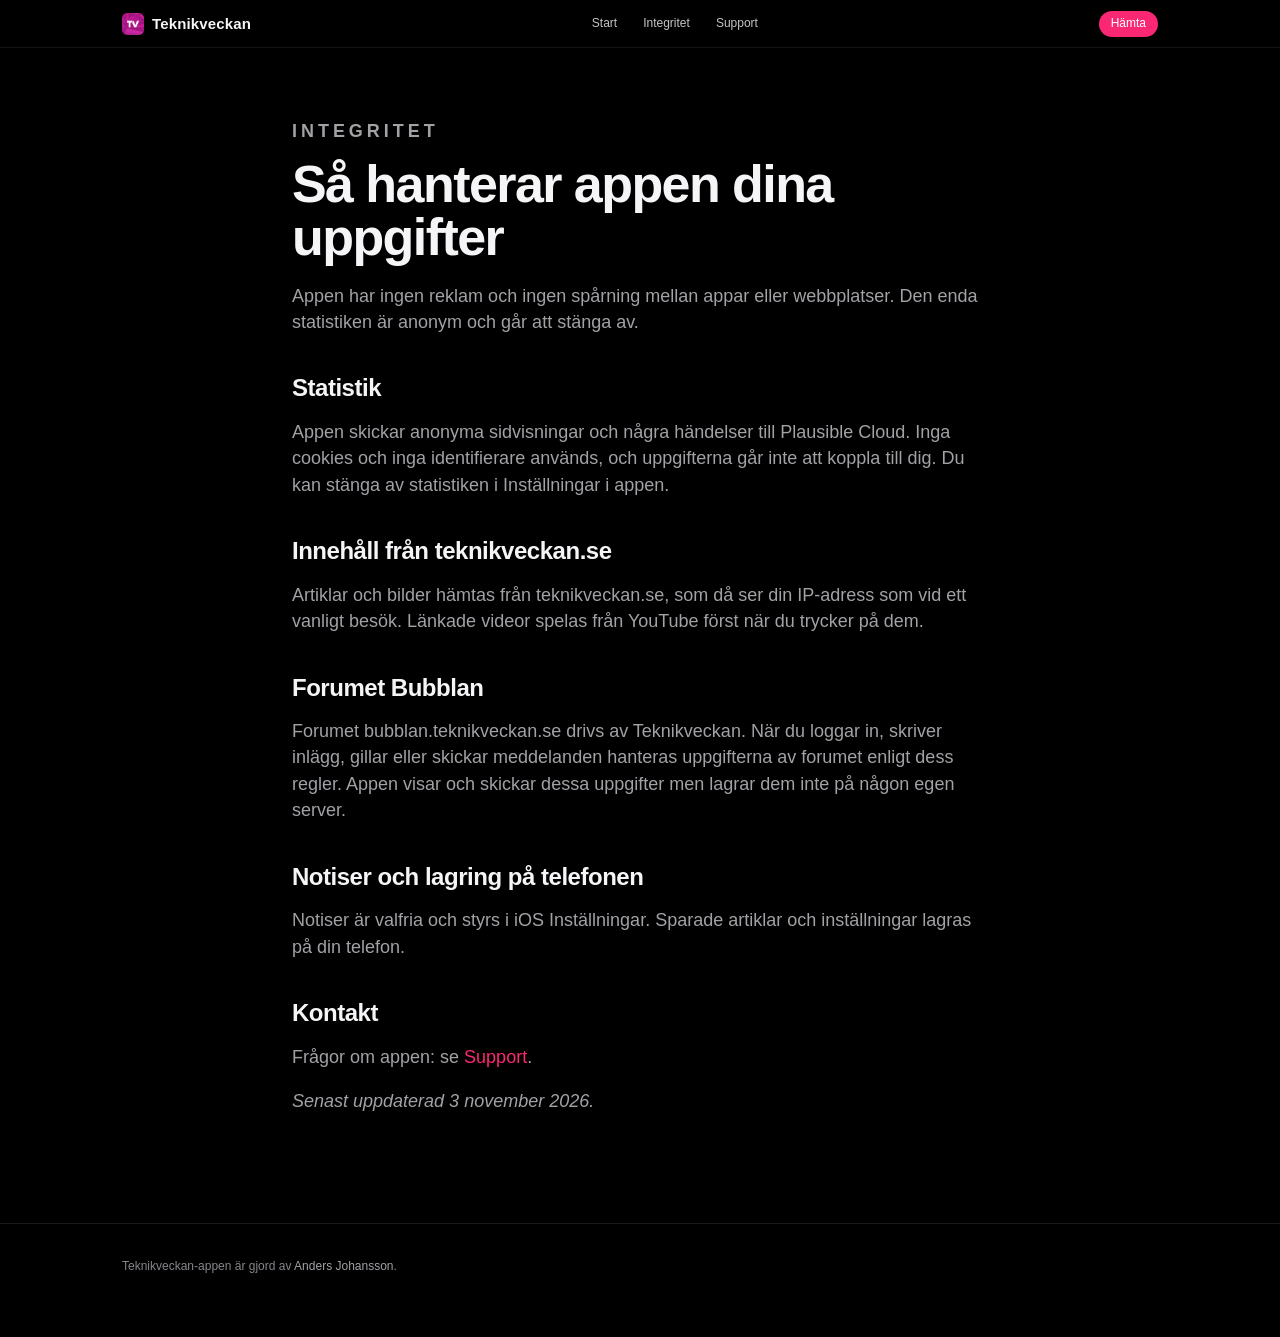
==== privacy.html @ d74a8582 "Teknikveckan site: home, privacy and support pages Co-Authored-By: Claude Sonnet 5.5 <noreply@anthro" ====
<!doctype html>
<html lang="sv">
<head>
  <meta charset="utf-8">
  <meta name="viewport" content="width=device-width, initial-scale=1">
  <title>Integritet – Teknikveckan</title>
  <meta name="description" content="Vad Teknikveckan-appen gör med dina uppgifter.">
  <meta name="theme-color" content="#000000">
  <link rel="icon" type="image/png" href="assets/favicon.png">
  <link rel="apple-touch-icon" href="assets/apple-touch-icon.png">
  <link rel="stylesheet" href="style.css">
</head>
<body>
<header class="nav"><div class="wrap">
  <a class="brand" href="./"><img src="assets/icon.png" alt="" width="22" height="22">Teknikveckan</a>
  <ul><li><a href="./">Start</a></li><li><a href="privacy.html">Integritet</a></li><li><a href="support.html">Support</a></li></ul>
  <a class="buy" href="./#hamta">Hämta</a>
</div></header>
<main class="doc">
  <p class="eyebrow">Integritet</p>
  <h1>Så hanterar appen dina uppgifter</h1>
  <p>Appen har ingen reklam och ingen spårning mellan appar eller webbplatser. Den enda statistiken är anonym och går att stänga av.</p>

  <h2>Statistik</h2>
  <p>Appen skickar anonyma sidvisningar och några händelser till Plausible Cloud. Inga cookies och inga identifierare används, och uppgifterna går inte att koppla till dig. Du kan stänga av statistiken i Inställningar i appen.</p>

  <h2>Innehåll från teknikveckan.se</h2>
  <p>Artiklar och bilder hämtas från teknikveckan.se, som då ser din IP-adress som vid ett vanligt besök. Länkade videor spelas från YouTube först när du trycker på dem.</p>

  <h2>Forumet Bubblan</h2>
  <p>Forumet bubblan.teknikveckan.se drivs av Teknikveckan. När du loggar in, skriver inlägg, gillar eller skickar meddelanden hanteras uppgifterna av forumet enligt dess regler. Appen visar och skickar dessa uppgifter men lagrar dem inte på någon egen server.</p>

  <h2>Notiser och lagring på telefonen</h2>
  <p>Notiser är valfria och styrs i iOS Inställningar. Sparade artiklar och inställningar lagras på din telefon.</p>

  <h2>Kontakt</h2>
  <p>Frågor om appen: se <a href="support.html">Support</a>.</p>
  <p><em>Senast uppdaterad 3 november 2026.</em></p>
</main>
<footer><div class="wrap">
  <p>Teknikveckan-appen är gjord av <a href="https://github.com/iDrewn">Anders Johansson</a>.</p>
</div></footer>
</body>
</html>
---- style.css ----
:root {
  --pink: #fa2872;
  --magenta: #c21ec7;
  --ink: #f5f5f7;
  --ink-2: #a1a1a6;
  --paper: #1d1d1f;
  --paper-2: #6e6e73;
  --black: #000;
  --soft: #f5f5f7;
  --card-dark: #161618;
  --maxw: 1080px;
}
* { box-sizing: border-box; }
html { -webkit-text-size-adjust: 100%; scroll-behavior: smooth; }
body {
  margin: 0; background: var(--black); color: var(--ink);
  font: 17px/1.47 -apple-system, BlinkMacSystemFont, "SF Pro Text", "Helvetica Neue", Helvetica, Arial, sans-serif;
  -webkit-font-smoothing: antialiased;
}
a { color: var(--pink); text-decoration: none; }
a:hover { text-decoration: underline; }
img { max-width: 100%; height: auto; display: block; }
.wrap { max-width: var(--maxw); margin: 0 auto; padding: 0 22px; }

/* Nav, like apple.com: slim, translucent, blurred */
.nav { position: sticky; top: 0; z-index: 20; height: 48px; background: rgba(0,0,0,.72); backdrop-filter: saturate(180%) blur(20px); -webkit-backdrop-filter: saturate(180%) blur(20px); border-bottom: 1px solid rgba(255,255,255,.08); }
.nav .wrap { height: 48px; display: flex; align-items: center; justify-content: space-between; gap: 20px; }
.nav .brand { display: flex; align-items: center; gap: 8px; color: var(--ink); font-weight: 600; font-size: 15px; letter-spacing: .01em; }
.nav .brand img { width: 22px; height: 22px; border-radius: 5px; }
.nav ul { display: flex; gap: 26px; list-style: none; margin: 0; padding: 0; font-size: 12px; }
.nav ul a { color: rgba(245,245,247,.8); }
.nav ul a:hover { color: #fff; text-decoration: none; }
.nav .buy { font-size: 12px; background: var(--pink); color: #fff; padding: 4px 12px; border-radius: 99px; }
.nav .buy:hover { text-decoration: none; background: #ff4a8a; }
@media (max-width: 720px) { .nav ul { display: none; } }

.eyebrow { font-size: 13px; font-weight: 700; letter-spacing: .22em; text-transform: uppercase; color: var(--pink); margin: 0 0 14px; }
.grad { background: linear-gradient(90deg, var(--pink), var(--magenta)); -webkit-background-clip: text; background-clip: text; color: transparent; }
h1, h2 { font-family: -apple-system, BlinkMacSystemFont, "SF Pro Display", "Helvetica Neue", Helvetica, Arial, sans-serif; letter-spacing: -.03em; margin: 0; }
h1 { font-size: clamp(44px, 9vw, 96px); line-height: 1.02; font-weight: 800; }
h2 { font-size: clamp(32px, 5.6vw, 60px); line-height: 1.06; font-weight: 800; }
.lead { font-size: clamp(19px, 2.4vw, 26px); line-height: 1.3; color: var(--ink-2); max-width: 720px; margin: 22px auto 0; font-weight: 500; }
.cta { display: flex; gap: 14px; justify-content: center; flex-wrap: wrap; margin-top: 30px; }
.pill { display: inline-block; padding: 12px 24px; border-radius: 99px; font-size: 17px; font-weight: 500; }
.pill.fill { background: var(--pink); color: #fff; }
.pill.fill:hover { background: #ff4a8a; text-decoration: none; }
.pill.line { border: 1px solid var(--pink); color: var(--pink); }
.pill.off { background: rgba(255,255,255,.1); color: var(--ink-2); cursor: default; }
.note { font-size: 13px; color: var(--ink-2); margin-top: 14px; }

/* Hero */
.hero { text-align: center; padding: 72px 0 0; background: radial-gradient(80% 60% at 50% 100%, rgba(250,40,114,.28), transparent 70%), #000; overflow: hidden; }
.hero .phones { position: relative; margin: 54px auto 0; max-width: 980px; height: clamp(300px, 56vw, 640px); }
.hero .phones img { position: absolute; bottom: -2%; width: 36%; filter: drop-shadow(0 30px 60px rgba(250,40,114,.25)); }
.hero .phones .a { left: 2%; transform: rotate(-6deg) translateY(6%); }
.hero .phones .b { left: 32%; width: 40%; z-index: 2; }
.hero .phones .c { right: 2%; transform: rotate(6deg) translateY(6%); }

/* Product sections */
section { padding: 110px 0; }
.light { background: var(--soft); color: var(--paper); }
.light .lead, .light p.sub { color: var(--paper-2); }
.split { display: grid; grid-template-columns: 1fr 1fr; gap: 56px; align-items: center; }
.split.rev .text { order: 2; }
.split .text p { font-size: 21px; line-height: 1.38; color: var(--ink-2); margin: 20px 0 0; max-width: 460px; font-weight: 500; }
.light .split .text p { color: var(--paper-2); }
.split .shot { display: flex; justify-content: center; }
.split .shot img { width: min(100%, 360px); filter: drop-shadow(0 30px 50px rgba(0,0,0,.35)); }
.split .text p.eyebrow, .light .split .text p.eyebrow { font-size: 13px; line-height: 1.4; color: var(--pink); margin: 0 0 14px; max-width: none; }
.center { text-align: center; }
.center .lead { margin-left: auto; margin-right: auto; }
@media (max-width: 820px) { .split { grid-template-columns: 1fr; gap: 28px; text-align: center; } .split.rev .text { order: 0; } .split .text p { margin-left: auto; margin-right: auto; } section { padding: 76px 0; } }

/* Bento grid */
.bento { display: grid; grid-template-columns: repeat(6, 1fr); gap: 16px; margin-top: 56px; }
.tile { background: var(--card-dark); border-radius: 28px; padding: 32px; grid-column: span 2; min-height: 220px; position: relative; overflow: hidden; }
.tile.wide { grid-column: span 3; }
.tile.hero-tile { grid-column: span 4; background: linear-gradient(135deg, #2a0b1c, #16061f); }
.tile h3 { font-size: 24px; letter-spacing: -.02em; margin: 0 0 10px; line-height: 1.15; }
.tile p { color: var(--ink-2); margin: 0; font-size: 17px; }
.tile .k { font-size: 12px; font-weight: 700; letter-spacing: .2em; text-transform: uppercase; color: var(--pink); margin-bottom: 14px; display: block; }
.tile { text-align: left; }
.light .tile { background: #fff; }
.light .tile p { color: var(--paper-2); }
.light .tile.hero-tile { background: linear-gradient(135deg, #2a0b1c, #16061f); color: #fff; }
.light .tile.hero-tile p { color: var(--ink-2); }
@media (max-width: 860px) { .bento { grid-template-columns: 1fr; } .tile, .tile.wide, .tile.hero-tile { grid-column: auto; } }

/* Stat band */
.band { background: linear-gradient(135deg, var(--pink), var(--magenta)); color: #fff; padding: 90px 0; text-align: center; }
.band h2 { color: #fff; }
.band p { font-size: 22px; max-width: 700px; margin: 18px auto 0; font-weight: 500; opacity: .92; }

/* Doc pages */
.doc { max-width: 740px; padding: 70px 22px 90px; margin: 0 auto; }
.doc h1 { font-size: clamp(34px, 6vw, 52px); }
.doc h2 { font-size: 24px; margin-top: 40px; letter-spacing: -.02em; }
.doc p, .doc li { color: var(--ink-2); font-size: 18px; }
.doc ul { padding-left: 20px; }
.doc strong { color: var(--ink); }
.doc details { background: var(--card-dark); border-radius: 16px; padding: 14px 18px; margin: 12px 0; }
.doc summary { cursor: pointer; font-weight: 600; color: var(--ink); }

footer { background: #000; border-top: 1px solid rgba(255,255,255,.1); padding: 34px 0 54px; color: #86868b; font-size: 12px; }
footer p { margin: 0 0 8px; }
footer a { color: #a1a1a6; }

/* Reveal on scroll */
.reveal { opacity: 0; transform: translateY(28px); transition: opacity .8s ease, transform .8s ease; }
.reveal.in { opacity: 1; transform: none; }
@media (prefers-reduced-motion: reduce) { .reveal { opacity: 1; transform: none; transition: none; } html { scroll-behavior: auto; } }
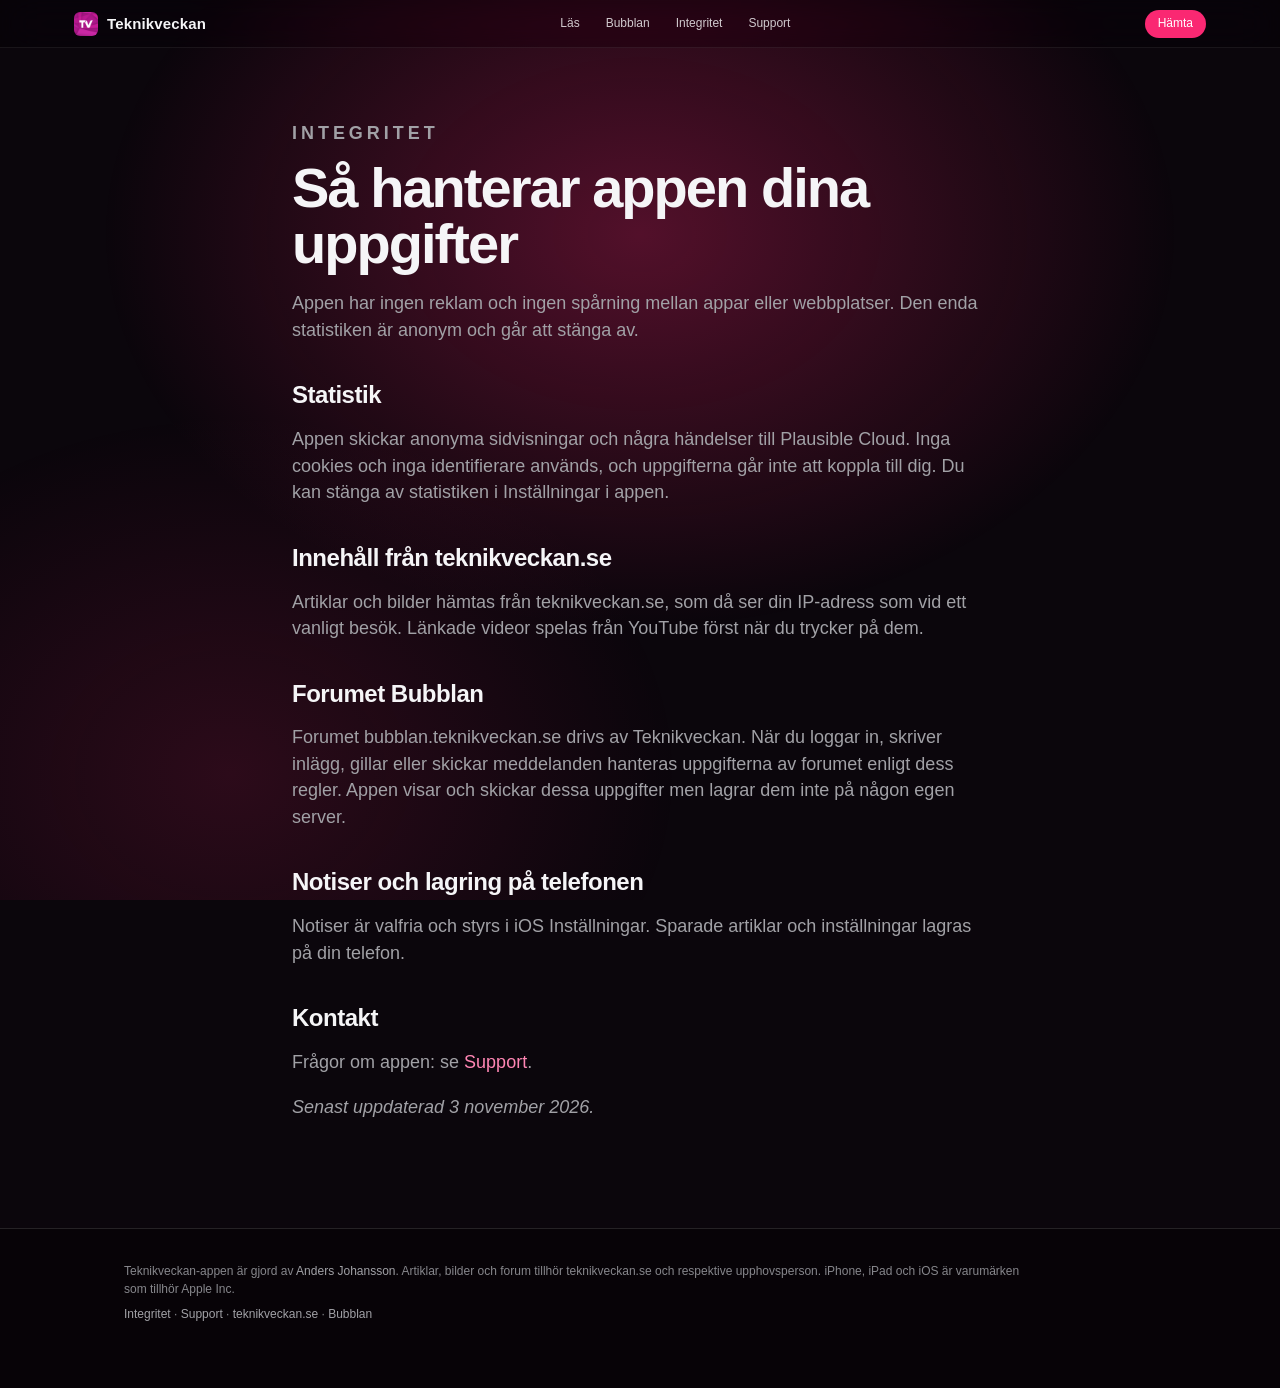
==== commit 07435a85: "Rebuild in the shared scroll-motion style: pinned stages, continuous colour, Framedevice mockups Co-" ====
--- a/privacy.html
+++ b/privacy.html
@@ -2,19 +2,21 @@
 <html lang="sv">
 <head>
   <meta charset="utf-8">
-  <meta name="viewport" content="width=device-width, initial-scale=1">
+  <meta name="viewport" content="width=device-width, initial-scale=1, viewport-fit=cover">
   <title>Integritet – Teknikveckan</title>
-  <meta name="description" content="Vad Teknikveckan-appen gör med dina uppgifter.">
-  <meta name="theme-color" content="#000000">
+  <meta name="description" content="Så hanterar appen dina uppgifter.">
+  <meta name="theme-color" content="#0b060c">
   <link rel="icon" type="image/png" href="assets/favicon.png">
   <link rel="apple-touch-icon" href="assets/apple-touch-icon.png">
-  <link rel="stylesheet" href="style.css">
+  <link rel="stylesheet" href="motion.css">
+  <link rel="stylesheet" href="theme.css">
 </head>
 <body>
+<div class="ambient" aria-hidden="true"></div>
 <header class="nav"><div class="wrap">
-  <a class="brand" href="./"><img src="assets/icon.png" alt="" width="22" height="22">Teknikveckan</a>
-  <ul><li><a href="./">Start</a></li><li><a href="privacy.html">Integritet</a></li><li><a href="support.html">Support</a></li></ul>
-  <a class="buy" href="./#hamta">Hämta</a>
+  <a class="brand" href="./"><img src="assets/icon.png" alt="" width="24" height="24">Teknikveckan</a>
+  <ul><li><a href="./#lasa">Läs</a></li><li><a href="./#bubblan">Bubblan</a></li><li><a href="./privacy.html">Integritet</a></li><li><a href="./support.html">Support</a></li></ul>
+  <a class="buy" href="https://testflight.apple.com/join/udA9Tbey">Hämta</a>
 </div></header>
 <main class="doc">
   <p class="eyebrow">Integritet</p>
@@ -37,8 +39,7 @@
   <p>Frågor om appen: se <a href="support.html">Support</a>.</p>
   <p><em>Senast uppdaterad 3 november 2026.</em></p>
 </main>
-<footer><div class="wrap">
-  <p>Teknikveckan-appen är gjord av <a href="https://github.com/iDrewn">Anders Johansson</a>.</p>
-</div></footer>
+<footer><div class="wrap"><p>Teknikveckan-appen är gjord av <a href="https://github.com/iDrewn">Anders Johansson</a>. Artiklar, bilder och forum tillhör teknikveckan.se och respektive upphovsperson. iPhone, iPad och iOS är varumärken som tillhör Apple Inc.</p>
+    <p><a href="privacy.html">Integritet</a> &middot; <a href="support.html">Support</a> &middot; <a href="https://teknikveckan.se">teknikveckan.se</a> &middot; <a href="https://bubblan.teknikveckan.se">Bubblan</a></p></div></footer>
 </body>
 </html>
--- a/motion.css
+++ b/motion.css
@@ -0,0 +1,156 @@
+/* Shared base for the app sites. Per-site colours come from :root variables in theme.css. */
+:root {
+  --accent: #2b6fd0; --accent2: #7ab7ff; --bg: #05080f; --glow: 43,111,208;
+  --fg: #f5f5f7; --muted: #a1a1a6; --line: rgba(255,255,255,.12); --card: rgba(255,255,255,.06);
+  --gx: 0; --gy: 0;
+  --sans: -apple-system, BlinkMacSystemFont, "SF Pro Display", "SF Pro Text", "Helvetica Neue", Helvetica, Arial, sans-serif;
+}
+* { box-sizing: border-box; }
+html { -webkit-text-size-adjust: 100%; scroll-behavior: smooth; background: var(--bg); }
+body { margin: 0; background: var(--bg); color: var(--fg); font: 17px/1.47 var(--sans); -webkit-font-smoothing: antialiased; overflow-x: hidden; }
+a { color: var(--accent2); text-decoration: none; }
+a:hover { text-decoration: underline; }
+img { max-width: 100%; display: block; }
+.wrap { max-width: 1080px; margin: 0 auto; padding: 0 24px; }
+
+/* A glow that drifts behind everything, so the page itself seems to move */
+.ambient { position: fixed; inset: 0; z-index: 0; pointer-events: none;
+  background:
+    radial-gradient(60vmax 44vmax at calc(50% + var(--gx) * 1%) calc(26% + var(--gy) * 1%), rgba(var(--glow), .30), transparent 70%),
+    radial-gradient(50vmax 40vmax at calc(18% - var(--gx) * .8%) calc(86% - var(--gy) * 1%), rgba(var(--glow), .14), transparent 70%); }
+main, footer { position: relative; z-index: 1; }
+
+/* Nav */
+.nav { position: fixed; top: 0; left: 0; right: 0; z-index: 50; height: 48px; background: rgba(0,0,0,.34); backdrop-filter: saturate(180%) blur(22px); -webkit-backdrop-filter: saturate(180%) blur(22px); border-bottom: 1px solid rgba(255,255,255,.07); }
+.nav .wrap { height: 48px; display: flex; align-items: center; justify-content: space-between; gap: 18px; max-width: 1180px; }
+.brand { display: flex; align-items: center; gap: 9px; color: var(--fg); font-weight: 600; font-size: 15px; letter-spacing: .01em; }
+.brand:hover { text-decoration: none; }
+.brand img { width: 24px; height: 24px; border-radius: 6px; }
+.nav ul { display: flex; gap: 26px; list-style: none; margin: 0; padding: 0; font-size: 12px; }
+.nav ul a { color: rgba(245,245,247,.82); }
+.nav ul a:hover { color: #fff; text-decoration: none; }
+.buy { font-size: 12px; background: var(--accent); color: #fff; padding: 5px 13px; border-radius: 99px; font-weight: 500; }
+.buy:hover { text-decoration: none; filter: brightness(1.12); }
+@media (max-width: 760px) { .nav ul { display: none; } }
+
+/* Type */
+.eyebrow { font-size: 13px; font-weight: 700; letter-spacing: .22em; text-transform: uppercase; color: var(--accent2); margin: 0 0 14px; }
+h1, h2, h3 { font-family: var(--sans); letter-spacing: -.035em; margin: 0; }
+h1 { font-size: clamp(46px, 10vw, 112px); line-height: 1; font-weight: 800; }
+h2 { font-size: clamp(34px, 5.6vw, 68px); line-height: 1.04; font-weight: 800; }
+h3 { font-size: 24px; line-height: 1.15; font-weight: 700; letter-spacing: -.02em; }
+.grad { background: linear-gradient(92deg, var(--accent2), var(--accent) 55%, var(--accent3, var(--accent))); -webkit-background-clip: text; background-clip: text; color: transparent; }
+.lead { font-size: clamp(19px, 2.3vw, 28px); line-height: 1.28; color: var(--muted); font-weight: 500; margin: 22px 0 0; max-width: 34ch; }
+.cta { display: flex; gap: 12px; flex-wrap: wrap; margin-top: 30px; }
+.pill { display: inline-block; padding: 12px 24px; border-radius: 99px; font-size: 17px; font-weight: 500; }
+.pill:hover { text-decoration: none; filter: brightness(1.12); }
+.pill.fill { background: var(--accent); color: #fff; }
+.pill.line { border: 1px solid var(--accent2); color: var(--accent2); }
+.pill.off { background: rgba(255,255,255,.1); color: var(--muted); cursor: default; }
+
+/* ---- Pinned stages: the content moves while the screen stays ---- */
+.stage { position: relative; height: calc(var(--n, 4) * 100vh); height: calc(var(--n, 4) * 100svh); }
+.pin { position: sticky; top: 0; height: 100vh; height: 100svh; overflow: hidden; }
+.pin.split { display: grid; grid-template-columns: 1fr 1fr; align-items: center; max-width: 1180px; margin: 0 auto; padding: 0 28px; gap: 24px; }
+.pin.split.flip .copy { order: 2; }
+.copy { position: relative; height: 56vh; height: 56svh; }
+.beat { position: absolute; inset: 0; display: flex; flex-direction: column; justify-content: center; opacity: var(--v, 1);
+  transform: translate3d(0, calc(var(--ty, 0) * 1px), 0) scale(calc(.95 + .05 * var(--v, 1))); filter: blur(calc((1 - var(--v, 1)) * 14px)); will-change: opacity, transform, filter; }
+.beat p { font-size: clamp(18px, 2vw, 24px); line-height: 1.34; color: var(--muted); font-weight: 500; margin: 18px 0 0; max-width: 28ch; }
+.beat h2 { max-width: 12ch; }
+.devwrap { position: relative; height: 86vh; height: 86svh; display: flex; align-items: center; justify-content: center; perspective: 1700px; }
+.device { position: relative; height: 100%; aspect-ratio: 1306 / 2360; will-change: transform; transform-style: preserve-3d; filter: drop-shadow(0 40px 70px rgba(0,0,0,.5)); }
+.device img { position: absolute; inset: 0; width: 100%; height: 100%; object-fit: contain; opacity: var(--v, 1); will-change: opacity; }
+.device.wide { aspect-ratio: auto; height: auto; width: min(100%, 640px); }
+.device.wide img { position: relative; border-radius: 22px; opacity: 1; box-shadow: 0 0 0 1px rgba(255,255,255,.1); }
+.device.wide.plain img { border-radius: 0; box-shadow: none; }
+.device.wide img + img { position: absolute; inset: 0; height: 100%; opacity: var(--v, 0); }
+
+/* Hero */
+.hero .pin { display: grid; place-items: center; }
+.hero-copy { position: absolute; left: 0; right: 0; top: 0; bottom: 0; display: flex; flex-direction: column; align-items: center; justify-content: center; text-align: center; padding: 0 24px;
+  opacity: var(--v, 1); transform: translate3d(0, calc(var(--ty, 0) * 1px), 0) scale(calc(.92 + .08 * var(--v, 1))); filter: blur(calc((1 - var(--v, 1)) * 16px)); }
+.hero-copy .lead { margin-left: auto; margin-right: auto; max-width: 30ch; }
+.hero-copy .cta { justify-content: center; }
+.hero-tag { position: absolute; left: 0; right: 0; top: 13vh; top: 13svh; padding: 0 24px; text-align: center; font-size: clamp(32px, 7.4vw, 76px); font-weight: 800; letter-spacing: -.04em; line-height: 1.04; opacity: var(--v, 1); transform: translate3d(0, calc(var(--ty, 0) * 1px), 0) scale(calc(.94 + .06 * var(--v, 1))); filter: blur(calc((1 - var(--v, 1)) * 14px)); z-index: 2; }
+.fan { position: absolute; inset: 0; display: grid; place-items: end center; perspective: 1700px; }
+.fan .device { grid-area: 1 / 1; height: min(78svh, 112vw * 1.1); margin-bottom: -2svh; }
+.fan.low .device { margin-bottom: -14svh; }
+
+/* Big numbers */
+.numbers .pin { display: grid; place-items: center; text-align: center; }
+.numbers .row { display: flex; gap: clamp(20px, 6vw, 90px); justify-content: center; flex-wrap: wrap; will-change: transform, opacity; }
+.numbers .n { font-size: clamp(68px, 15vw, 190px); font-weight: 800; letter-spacing: -.06em; line-height: .95; }
+.numbers .l { color: var(--muted); font-weight: 600; letter-spacing: .06em; text-transform: uppercase; font-size: 14px; margin-top: 6px; }
+.numbers .sentence { position: absolute; left: 0; right: 0; bottom: 12vh; text-align: center; font-size: clamp(19px, 2.4vw, 30px); color: var(--muted); font-weight: 500; padding: 0 24px; }
+
+/* Reveal blocks, driven continuously by position */
+[data-reveal] { opacity: var(--r, 1); transform: translate3d(0, calc((1 - var(--r, 1)) * 70px), 0) scale(calc(.93 + .07 * var(--r, 1))); filter: blur(calc((1 - var(--r, 1)) * 8px)); will-change: opacity, transform; }
+section.block { padding: 18vh 0; position: relative; }
+.center { text-align: center; }
+.center .lead { margin-left: auto; margin-right: auto; }
+.bento { display: grid; grid-template-columns: repeat(6, 1fr); gap: 16px; margin-top: 56px; }
+.tile { grid-column: span 2; background: var(--card); border: 1px solid var(--line); border-radius: 30px; padding: 32px; min-height: 230px; text-align: left; backdrop-filter: blur(14px); -webkit-backdrop-filter: blur(14px); }
+.tile.w3 { grid-column: span 3; } .tile.w4 { grid-column: span 4; } .tile.w6 { grid-column: span 6; }
+.tile .k { display: block; font-size: 12px; font-weight: 700; letter-spacing: .2em; text-transform: uppercase; color: var(--accent2); margin-bottom: 14px; }
+.tile h3 { margin-bottom: 10px; }
+.tile p { margin: 0; color: var(--muted); font-size: 17px; }
+.tile.hot { background: linear-gradient(135deg, rgba(var(--glow), .42), rgba(var(--glow), .08)); }
+@media (max-width: 860px) { .bento { grid-template-columns: 1fr; } .tile, .tile.w3, .tile.w4, .tile.w6 { grid-column: auto; } }
+
+/* Horizontal track: vertical scroll becomes sideways motion */
+.hstage .pin { display: flex; align-items: center; }
+.track { display: flex; gap: 22px; padding: 0 22px; will-change: transform; }
+.track .card { flex: 0 0 auto; width: min(78vw, 420px); background: var(--card); border: 1px solid var(--line); border-radius: 32px; padding: 30px; min-height: 52vh; display: flex; flex-direction: column; justify-content: space-between; }
+.track .card h3 { font-size: 30px; }
+.track .card p { color: var(--muted); }
+
+/* Call to action */
+.cta-block { text-align: center; padding: 22vh 0 18vh; }
+.cta-block .icon { width: 132px; height: 132px; border-radius: 30px; margin: 0 auto 30px; box-shadow: 0 20px 60px rgba(var(--glow), .5); }
+.cta-block .cta { justify-content: center; }
+.cta-block .lead { margin-left: auto; margin-right: auto; }
+
+/* Doc pages */
+.doc { max-width: 740px; margin: 0 auto; padding: 120px 22px 90px; position: relative; z-index: 1; }
+.doc h1 { font-size: clamp(36px, 6vw, 56px); }
+.doc h2 { font-size: 24px; margin-top: 40px; letter-spacing: -.02em; }
+.doc p, .doc li { color: var(--muted); font-size: 18px; }
+.doc ul { padding-left: 20px; }
+.doc strong { color: var(--fg); }
+.doc details { background: var(--card); border: 1px solid var(--line); border-radius: 16px; padding: 14px 18px; margin: 12px 0; }
+.doc summary { cursor: pointer; font-weight: 600; color: var(--fg); }
+.doc code { color: var(--fg); }
+.doc table { border-collapse: collapse; width: 100%; font-size: 15px; } .doc td, .doc th { border-bottom: 1px solid var(--line); padding: 8px 6px; text-align: left; color: var(--muted); }
+
+footer { border-top: 1px solid var(--line); padding: 34px 0 56px; color: #86868b; font-size: 12px; background: rgba(0,0,0,.35); }
+footer p { margin: 0 0 8px; max-width: 900px; } footer a { color: #a1a1a6; }
+
+/* Mobile layout: the device on top, the words under it */
+@media (max-width: 820px) {
+  .pin.split { grid-template-columns: 1fr; grid-template-rows: 58svh 1fr; padding: 54px 22px 0; gap: 0; align-items: start; }
+  .pin.split .copy, .pin.split.flip .copy { order: 2; height: 34svh; align-self: start; text-align: center; }
+  .pin.split .devwrap { order: 1; height: 56svh; }
+  .beat { align-items: center; justify-content: flex-start; padding-top: 6px; }
+  .beat h2 { font-size: clamp(28px, 8.4vw, 40px); max-width: 14ch; }
+  .beat p { font-size: 17px; max-width: 30ch; margin-top: 12px; }
+  .fan .device { height: 62svh; }
+}
+
+/* No JS or reduced motion: a calm, stacked layout with nothing pinned */
+:is(html:not(.js), html.reduced) .stage { height: auto; }
+:is(html:not(.js), html.reduced) .pin { position: static; height: auto; overflow: visible; padding: 56px 0; }
+:is(html:not(.js), html.reduced) .copy { height: auto; display: flex; flex-direction: column; gap: 36px; }
+:is(html:not(.js), html.reduced) .beat, :is(html:not(.js), html.reduced) .hero-copy { position: static; opacity: 1; transform: none; filter: none; }
+:is(html:not(.js), html.reduced) .hero-copy { padding: 60px 24px; }
+:is(html:not(.js), html.reduced) .hero-tag { position: static; opacity: 1; transform: none; filter: none; padding: 20px 24px; }
+:is(html:not(.js), html.reduced) .devwrap { height: auto; flex-wrap: wrap; gap: 18px; }
+:is(html:not(.js), html.reduced) .device { height: 62vh; transform: none !important; }
+:is(html:not(.js), html.reduced) .device img { position: relative; opacity: 1; }
+:is(html:not(.js), html.reduced) .fan { position: static; flex-wrap: wrap; gap: 14px; }
+:is(html:not(.js), html.reduced) .fan .device { height: 52vh; margin: 0; }
+:is(html:not(.js), html.reduced) [data-reveal] { opacity: 1; transform: none; filter: none; }
+:is(html:not(.js), html.reduced) .numbers .pin { padding: 80px 0; }
+:is(html:not(.js), html.reduced) .numbers .sentence { position: static; margin-top: 30px; }
+:is(html:not(.js), html.reduced) .track { flex-wrap: wrap; }
+:is(html:not(.js), html.reduced) .hstage .pin { display: block; }
--- a/theme.css
+++ b/theme.css
@@ -0,0 +1,2 @@
+:root { --accent: #fa2872; --accent2: #ff86b4; --accent3: #c21ec7; --bg: #0b060c; --glow: 250,40,114; }
+
